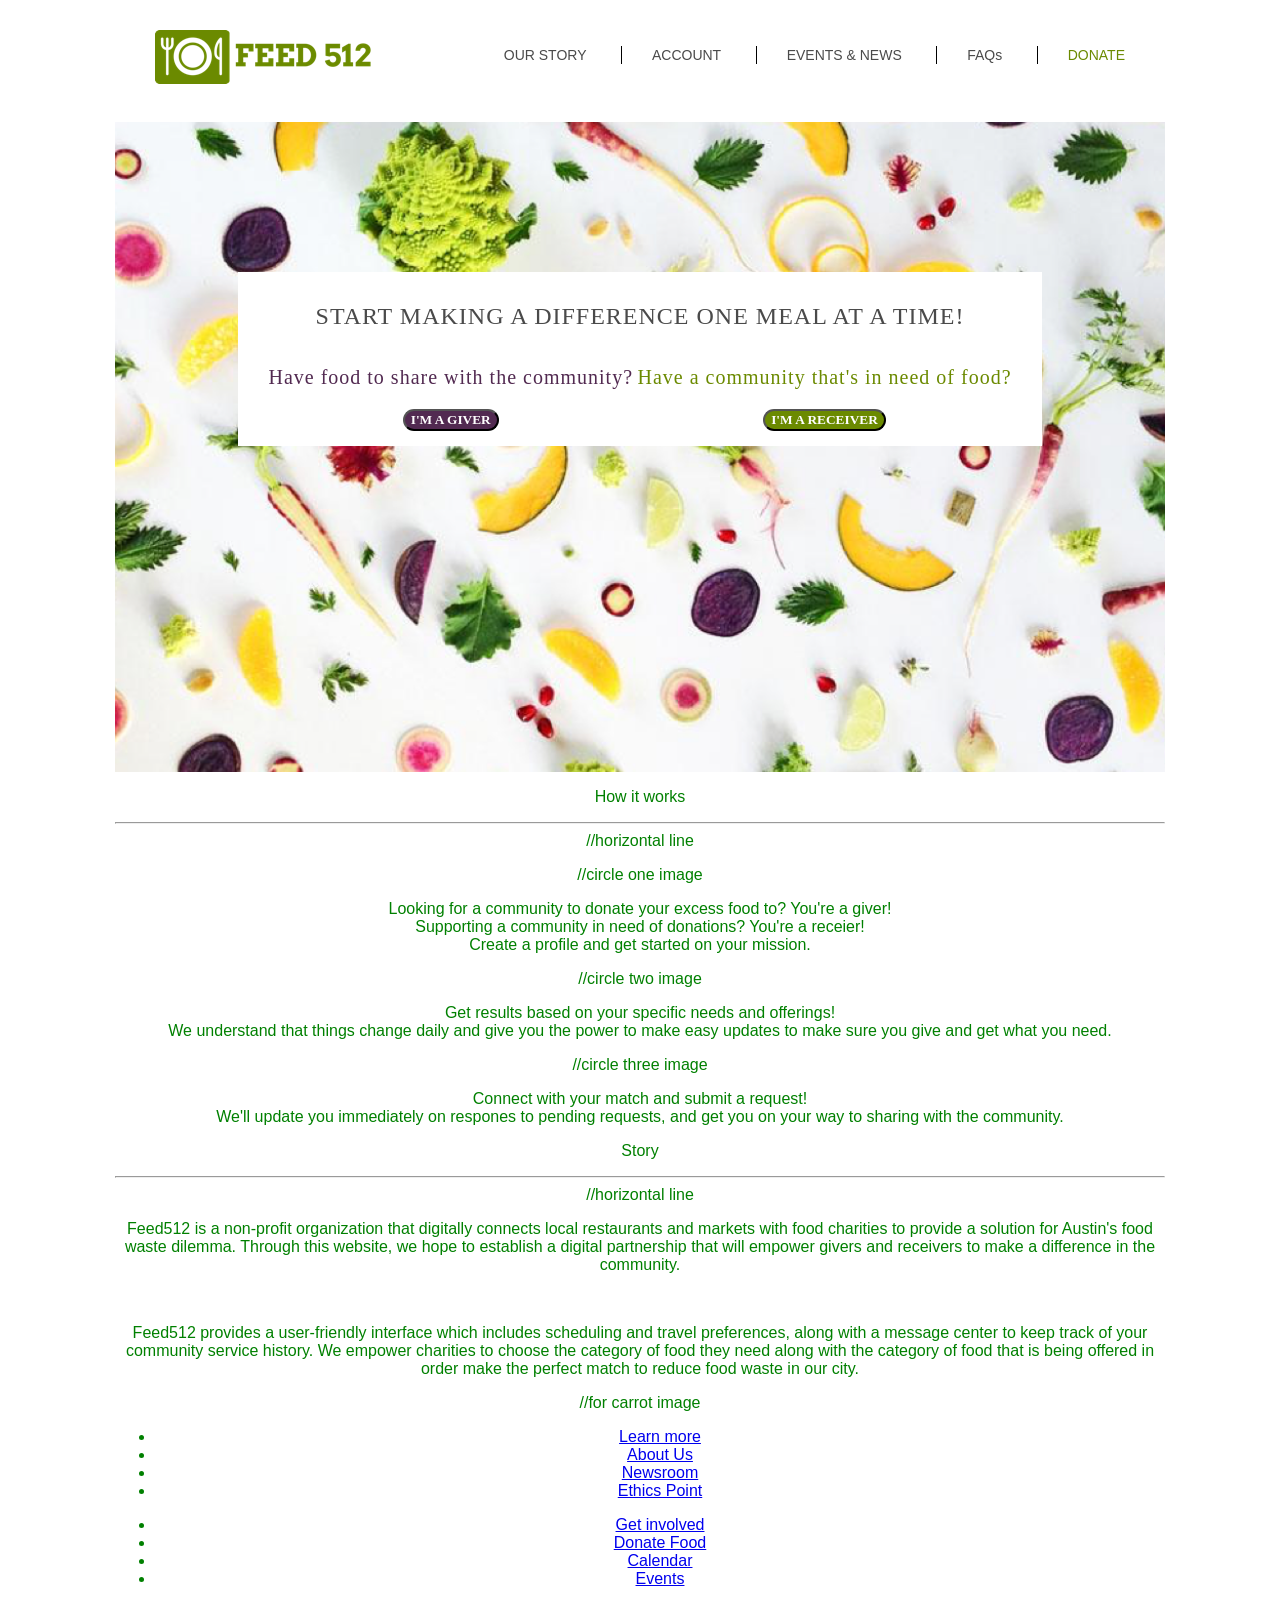
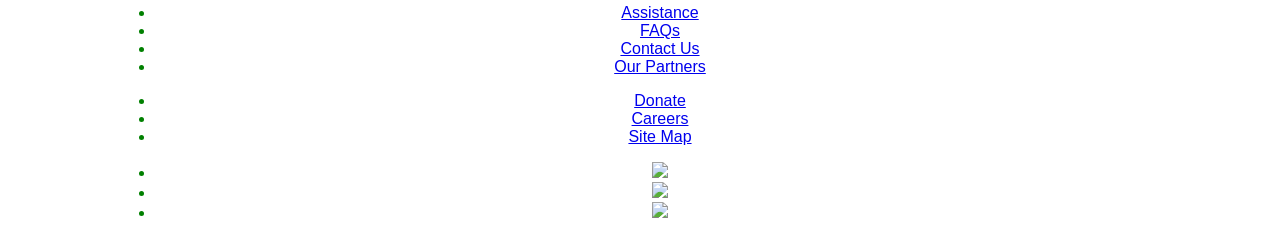
==== html/index.html @ dd10b309 "button styling" ====
<!DOCTYPE html>
<html>
  <head>
    <meta charset="utf-8">
    <meta http-equiv="X-UA-Compatible" content="IE=edge">
    <meta name="viewport" content="width=device-width, initial-scale=1">
    <title>Feed512</title>
    <link rel="stylesheet" type="text/css" href="css/desktop.css">

  </head>
  <body>

      <nav id="main-nav">
      <div id="nav-logo"><a href="#"><img src="css/images/FEED512_Logo.png"></a></div>

    <ul>
      <li><a href="#">our story</a></li>
      <li><a href="#">account</a></li>
      <li><a href="#">events & news</a></li>
      <li><a href="#">FAQ<span>s</span></a></li>
      <li><a href="#">donate</a></li>
    </ul>
  </nav>

    <div id="main-wrapper">


<div id="home-background">
    <div id="give-receive-box">
      <h1>Start making a difference one meal at a time!</h1>

      <div class="give side">
      <p id="giver">Have food to share with the community?</p>
      <button id="give-btn" class="btn-shape" type="button" name="button">I'm a giver</button>
      </div>

      <div class="receive side">
      <p id="receiver">Have a community that's in need of food?</p>
      <button id="receive-btn" class="btn-shape" type="button" name="button">I'm a receiver</button>
      </div>
    </div>
</div>
    <div class="works-container">
      <div class="how-it-works">
        <p>How it works</p>
        <hr>//horizontal line
      </div>

      <div class="step-one">
      <p></p>//circle one image
      <p>Looking for a community to donate your excess food to? You're a giver!</br>Supporting a community in need of donations? You're a receier!</br>Create a profile and get started on your mission.</p>
      </div>

      <div class="step-two">
      <p></p>//circle two image
      <p>Get results based on your specific needs and offerings!<br>We understand that things change daily and give you the power to make easy updates to make sure you give and get what you need.</p>
      </div>

      <div class="step-three">
        <p></p>//circle three image
        <p>Connect with your match and submit a request!</br>We'll update you immediately on respones to pending requests, and get you on your way to sharing with the community.</p>
      </div>
    </div>

    <div class="story-container">
      <div class="story">
        <p>Story</p>
        <hr>//horizontal line
      </div>

      <div class="story-body">
        <p>Feed512 is a non-profit organization that digitally connects local restaurants and markets with food charities to provide a solution for Austin's food waste dilemma. Through this website, we hope to establish a digital partnership that will empower givers and receivers to make a difference in the community.</p>
        </br>
        <p>Feed512 provides a user-friendly interface which includes scheduling and travel preferences, along with a message center to keep track of your community service history. We empower charities to choose the category of food they need along with the category of food that is being offered in order make the perfect match to reduce food waste in our city.</p>

        <p></p>//for carrot image
      </div>
    </div>

      <div class="footer">
        <ul id="one">
          <li class="list-title"><a href="#">Learn more</a></li>
          <li><a href="#">About Us</a></li>
          <li><a href="#">Newsroom</a></li>
          <li><a href="#">Ethics Point</a></li>
        </ul>

        <ul id="two">
          <li class="list-title"><a href="#">Get involved</a></li>
          <li><a href="#">Donate Food</a></li>
          <li><a href="#">Calendar</a></li>
          <li><a href="#">Events</a></li>
        </ul>

        <ul id="three">
          <li class="list-title"><a href="#">Assistance</a></li>
          <li><a href="#">FAQs</a></li>
          <li><a href="#">Contact Us</a></li>
          <li><a href="#">Our Partners</a></li>
        </ul>

        <ul id="four">
          <li class="list-title"><a href="#">Donate</a></li>
          <li><a href="#">Careers</a></li>
          <li><a href="#">Site Map</a></li>
        </ul>

        <ul id="logos">
          <li id="twitter"><a href="#"><img src="#"></a></li>
          <li id="facebook"><a href="#"><img src="#"></a></li>
          <li id="rss"><a href="#"><img src="#"></a></li>
        </ul>

      </div>

</div>

  <script src="https://code.jquery.com/jquery-3.1.0.min.js" integrity="sha256-cCueBR6CsyA4/9szpPfrX3s49M9vUU5BgtiJj06wt/s=" crossorigin="anonymous"></script>
  <script src="js/desktop.js" charset="utf-8"></script>
  </body>
</html>
---- html/css/desktop.css ----
@font-face {
  font-family: "San Francisco";
  font-weight: 100;
  src: url("https://applesocial.s3.amazonaws.com/assets/styles/fonts/sanfrancisco/sanfranciscodisplay-ultralight-webfont.woff2");
}

/** Thin */
@font-face {
  font-family: "San Francisco";
  font-weight: 200;
  src: url("https://applesocial.s3.amazonaws.com/assets/styles/fonts/sanfrancisco/sanfranciscodisplay-thin-webfont.woff2");
}

/** Regular */
@font-face {
  font-family: "San Francisco";
  font-weight: 400;
  src: url("https://applesocial.s3.amazonaws.com/assets/styles/fonts/sanfrancisco/sanfranciscodisplay-regular-webfont.woff2");
}

/** Medium */
@font-face {
  font-family: "San Francisco";
  font-weight: normal;
  src: url("https://applesocial.s3.amazonaws.com/assets/styles/fonts/sanfrancisco/sanfranciscodisplay-medium-webfont.woff2");
}

/** Semi Bold */
@font-face {
  font-family: "San Francisco";
  font-weight: 500;
  src: url("https://applesocial.s3.amazonaws.com/assets/styles/fonts/sanfrancisco/sanfranciscodisplay-semibold-webfont.woff2");
}

/** Bold */
@font-face {
  font-family: "San Francisco";
  font-weight: bold;
  src: url("https://applesocial.s3.amazonaws.com/assets/styles/fonts/sanfrancisco/sanfranciscodisplay-bold-webfont.woff2");
}
header {
  margin: 0;
  padding:0;
}
#main-wrapper {
  text-align: center;
  width: 1050px;
  margin: 0 auto;
}
body {
  text-align: center;
  color: green;
  font-family: "Helvetica", sans-serif;
  margin: 0 auto;
}
#main-nav {
  width: 1000px;
  display: inline-block;
  text-align: center;
  padding: 30px 20px 30px 50px;
}
.sticky {
  position: fixed;
  width: 100%;
  left: 0;
  top: 0;
  z-index: 100;
  border-top: 0;
}

#nav-logo {
  float: left;
}
#nav-logo a {
  padding: 0;
  margin: 0;
}
#main-nav ul {
  float: right;
}
#main-nav ul li {
  display: inline-block;
  list-style: none;
  border-left: 1px solid black;

}
#main-nav ul li:first-child {
  border-left:none;
}
#main-nav ul li:last-child a {
  color: #6B8A00;
}
#main-nav ul li a {
  padding: 30px;
  font-size: 14px;
  color: #4A4A4A;
  text-decoration: none;
  text-transform: uppercase;
  font-weight: 200;
  src: url("https://applesocial.s3.amazonaws.com/assets/styles/fonts/sanfrancisco/sanfranciscodisplay-thin-webfont.woff2");
}
#main-nav ul li a span {
  text-transform: lowercase;
}
#home-background {
  background-image: url("images/home_pic.png");
  background-position: center;
  background-size: cover;
  height: 650px;
  text-align: center;


}
#give-receive-box {
  padding: 15px 30px;
  background-color: white;
  display: inline-block;
  margin-top: 150px;
}
.side {
  text-align: center;
  display: inline-block;
}
h1 {
  font-family: "San Francisco";
  font-weight: normal;
  src: url("https://applesocial.s3.amazonaws.com/assets/styles/fonts/sanfrancisco/sanfranciscodisplay-medium-webfont.woff2");
  font-size: 24px;
  text-transform: uppercase;
  color: #4A4A4A;
  letter-spacing: 1px;
}
#giver {
  font-family: "San Francisco";
  font-weight: normal;
  src: url("https://applesocial.s3.amazonaws.com/assets/styles/fonts/sanfrancisco/sanfranciscodisplay-medium-webfont.woff2");
  font-size: 20px;
  color: #522A51;
  letter-spacing: 1px;
}
#receiver {
  font-family: "San Francisco";
  font-weight: normal;
  src: url("https://applesocial.s3.amazonaws.com/assets/styles/fonts/sanfrancisco/sanfranciscodisplay-medium-webfont.woff2");
  font-size: 20px;
  color: #6B8A00;
  letter-spacing: 1px;
}
#give-btn {
   background-color: #522A51;
      }
   .btn-shape {
     text-align: center;
     text-transform: uppercase;
     font-family: "San Francisco";
     font-weight: bold;
     src: url("https://applesocial.s3.amazonaws.com/assets/styles/fonts/sanfrancisco/sanfranciscodisplay-bold-webfont.woff2");
     border-radius: 15px;
     color: #fff;
     }
#receive-btn {
  background-color: #6B8A00;
}
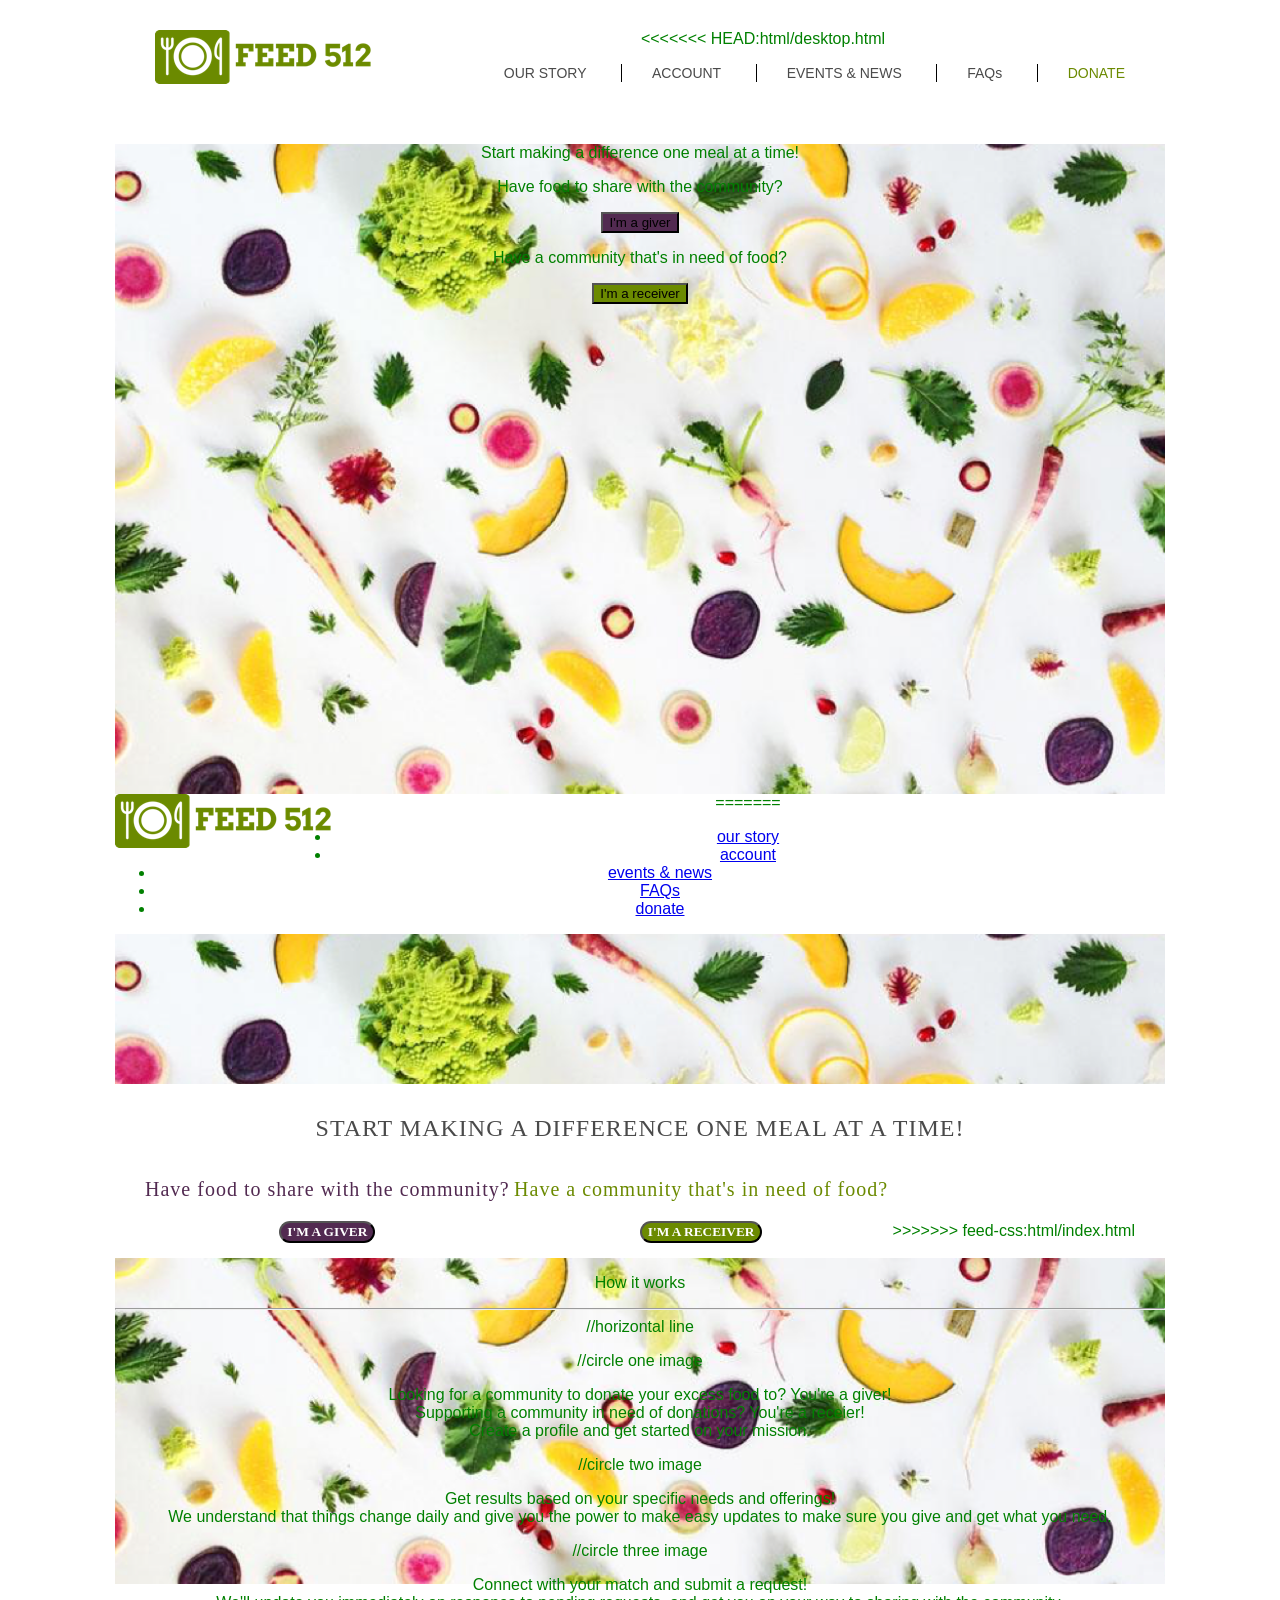
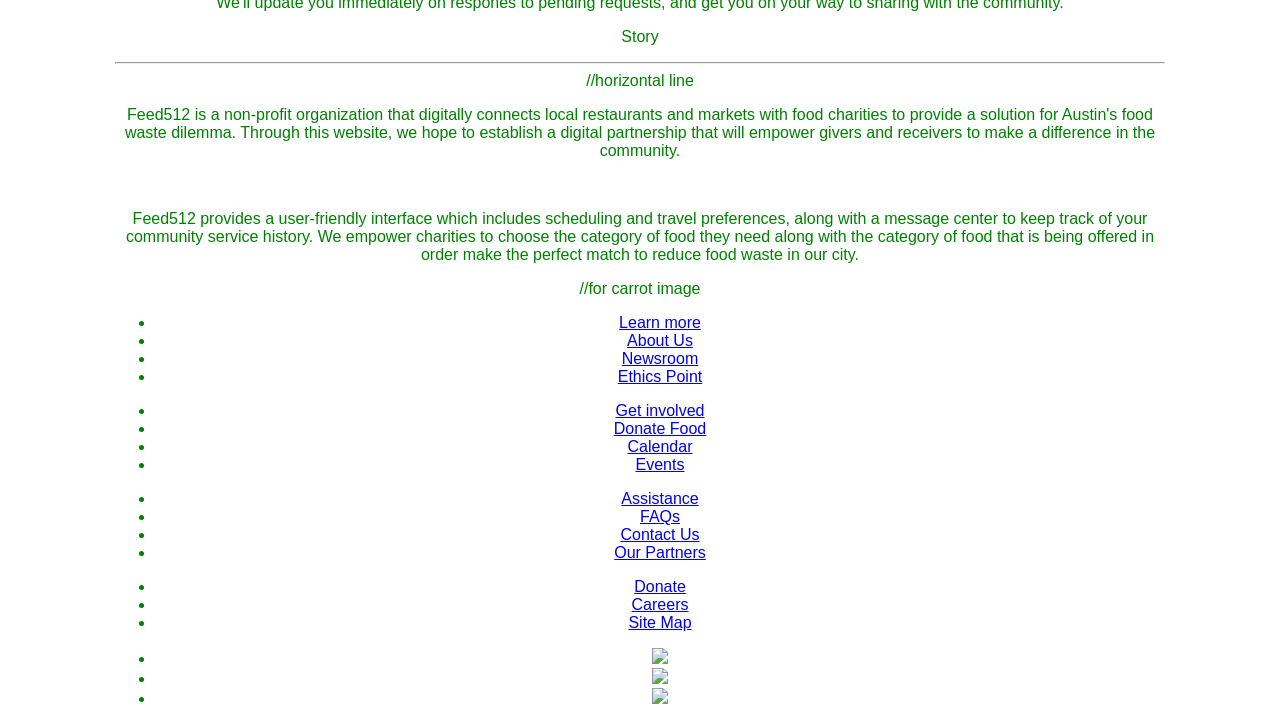
==== commit b1a1d153: "changed index and center styling" ====
--- a/html/index.html
+++ b/html/index.html
@@ -11,6 +11,37 @@
   <body>
 
       <nav id="main-nav">
+<<<<<<< HEAD:html/desktop.html
+      <div id="nav-logo"><a href="#"><img src="css/images/FEED512_Logo.png"></a>
+      </div>
+
+        <ul>
+          <li><a href="#">our story</a></li>
+          <li><a href="#">account</a></li>
+          <li><a href="#">events & news</a></li>
+          <li><a href="#">FAQ<span>s</span></a></li>
+          <li><a href="#">donate</a></li>
+        </ul>
+      </nav>
+    </header>
+  <div id="main-wrapper">
+
+
+    <div id="home-background"
+        <div class="give-receive-box">
+          <p>Start making a difference one meal at a time!</p>
+
+          <div class="give-side">
+          <p>Have food to share with the community?</p>
+          <button id="give-btn" type="button" name="button">I'm a giver</button>
+          </div>
+
+          <div class="receive-side">
+          <p>Have a community that's in need of food?</p>
+          <button id="receive-btn" type="button" name="button">I'm a receiver</button>
+          </div>
+        </div>
+=======
       <div id="nav-logo"><a href="#"><img src="css/images/FEED512_Logo.png"></a></div>
 
     <ul>
@@ -38,8 +69,8 @@
       <p id="receiver">Have a community that's in need of food?</p>
       <button id="receive-btn" class="btn-shape" type="button" name="button">I'm a receiver</button>
       </div>
+>>>>>>> feed-css:html/index.html
     </div>
-</div>
     <div class="works-container">
       <div class="how-it-works">
         <p>How it works</p>
@@ -113,7 +144,7 @@
 
       </div>
 
-</div>
+  </div>
 
   <script src="https://code.jquery.com/jquery-3.1.0.min.js" integrity="sha256-cCueBR6CsyA4/9szpPfrX3s49M9vUU5BgtiJj06wt/s=" crossorigin="anonymous"></script>
   <script src="js/desktop.js" charset="utf-8"></script>
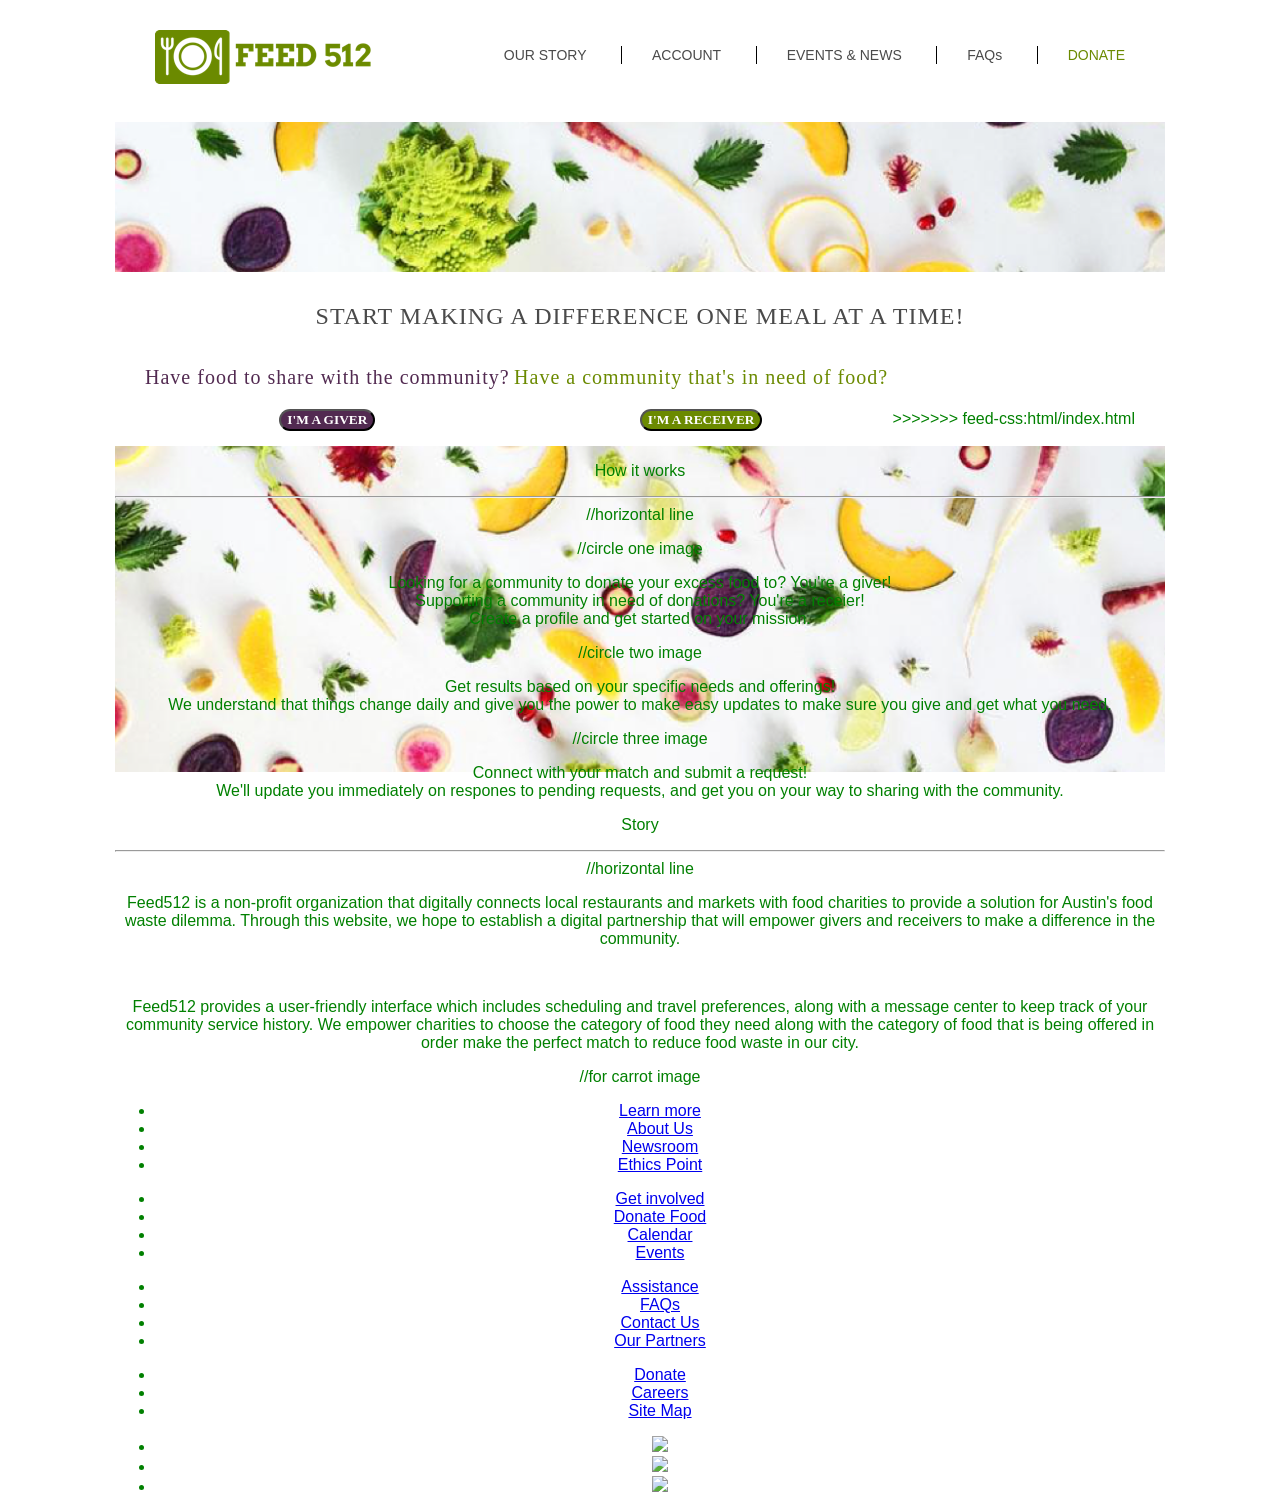
==== commit 8d74d503: "conflict fixes:" ====
--- a/html/index.html
+++ b/html/index.html
@@ -11,37 +11,7 @@
   <body>
 
       <nav id="main-nav">
-<<<<<<< HEAD:html/desktop.html
-      <div id="nav-logo"><a href="#"><img src="css/images/FEED512_Logo.png"></a>
-      </div>
 
-        <ul>
-          <li><a href="#">our story</a></li>
-          <li><a href="#">account</a></li>
-          <li><a href="#">events & news</a></li>
-          <li><a href="#">FAQ<span>s</span></a></li>
-          <li><a href="#">donate</a></li>
-        </ul>
-      </nav>
-    </header>
-  <div id="main-wrapper">
-
-
-    <div id="home-background"
-        <div class="give-receive-box">
-          <p>Start making a difference one meal at a time!</p>
-
-          <div class="give-side">
-          <p>Have food to share with the community?</p>
-          <button id="give-btn" type="button" name="button">I'm a giver</button>
-          </div>
-
-          <div class="receive-side">
-          <p>Have a community that's in need of food?</p>
-          <button id="receive-btn" type="button" name="button">I'm a receiver</button>
-          </div>
-        </div>
-=======
       <div id="nav-logo"><a href="#"><img src="css/images/FEED512_Logo.png"></a></div>
 
     <ul>
@@ -54,7 +24,6 @@
   </nav>
 
     <div id="main-wrapper">
-
 
 <div id="home-background">
     <div id="give-receive-box">
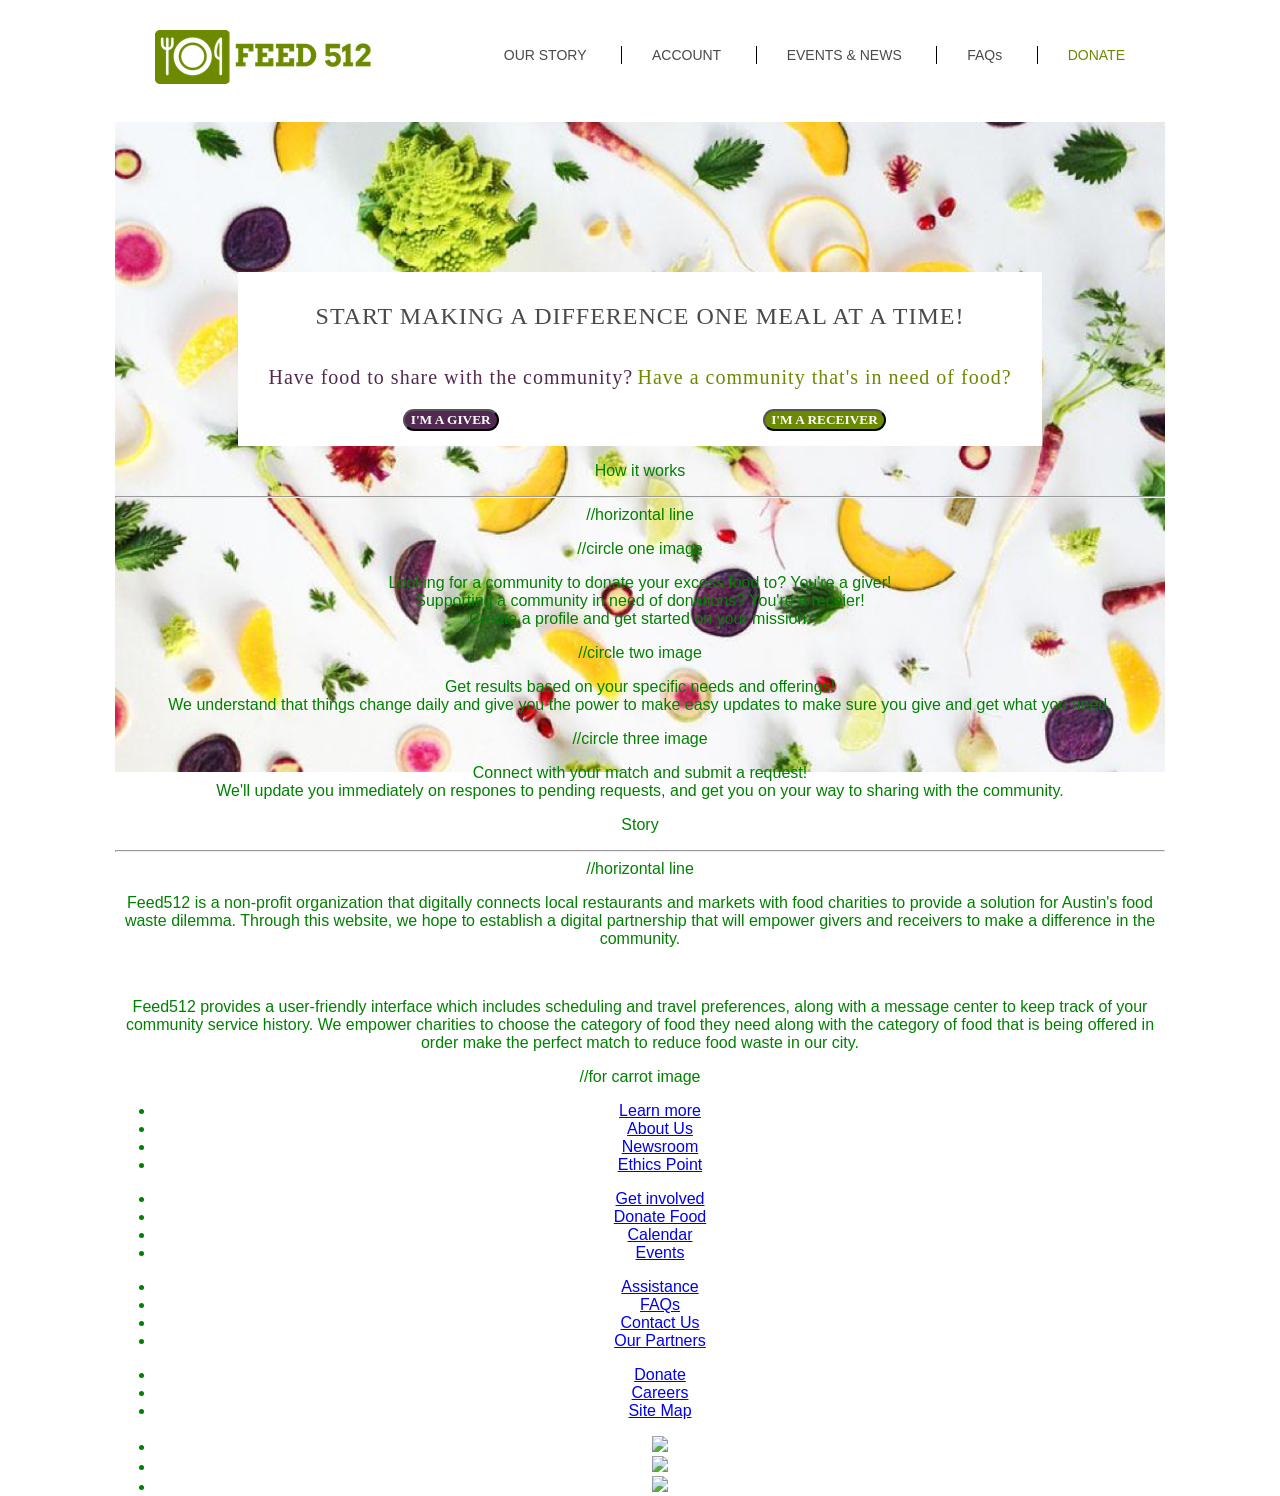
==== commit e5c8a9df: "fixing conflicts" ====
--- a/html/index.html
+++ b/html/index.html
@@ -38,7 +38,7 @@
       <p id="receiver">Have a community that's in need of food?</p>
       <button id="receive-btn" class="btn-shape" type="button" name="button">I'm a receiver</button>
       </div>
->>>>>>> feed-css:html/index.html
+
     </div>
     <div class="works-container">
       <div class="how-it-works">
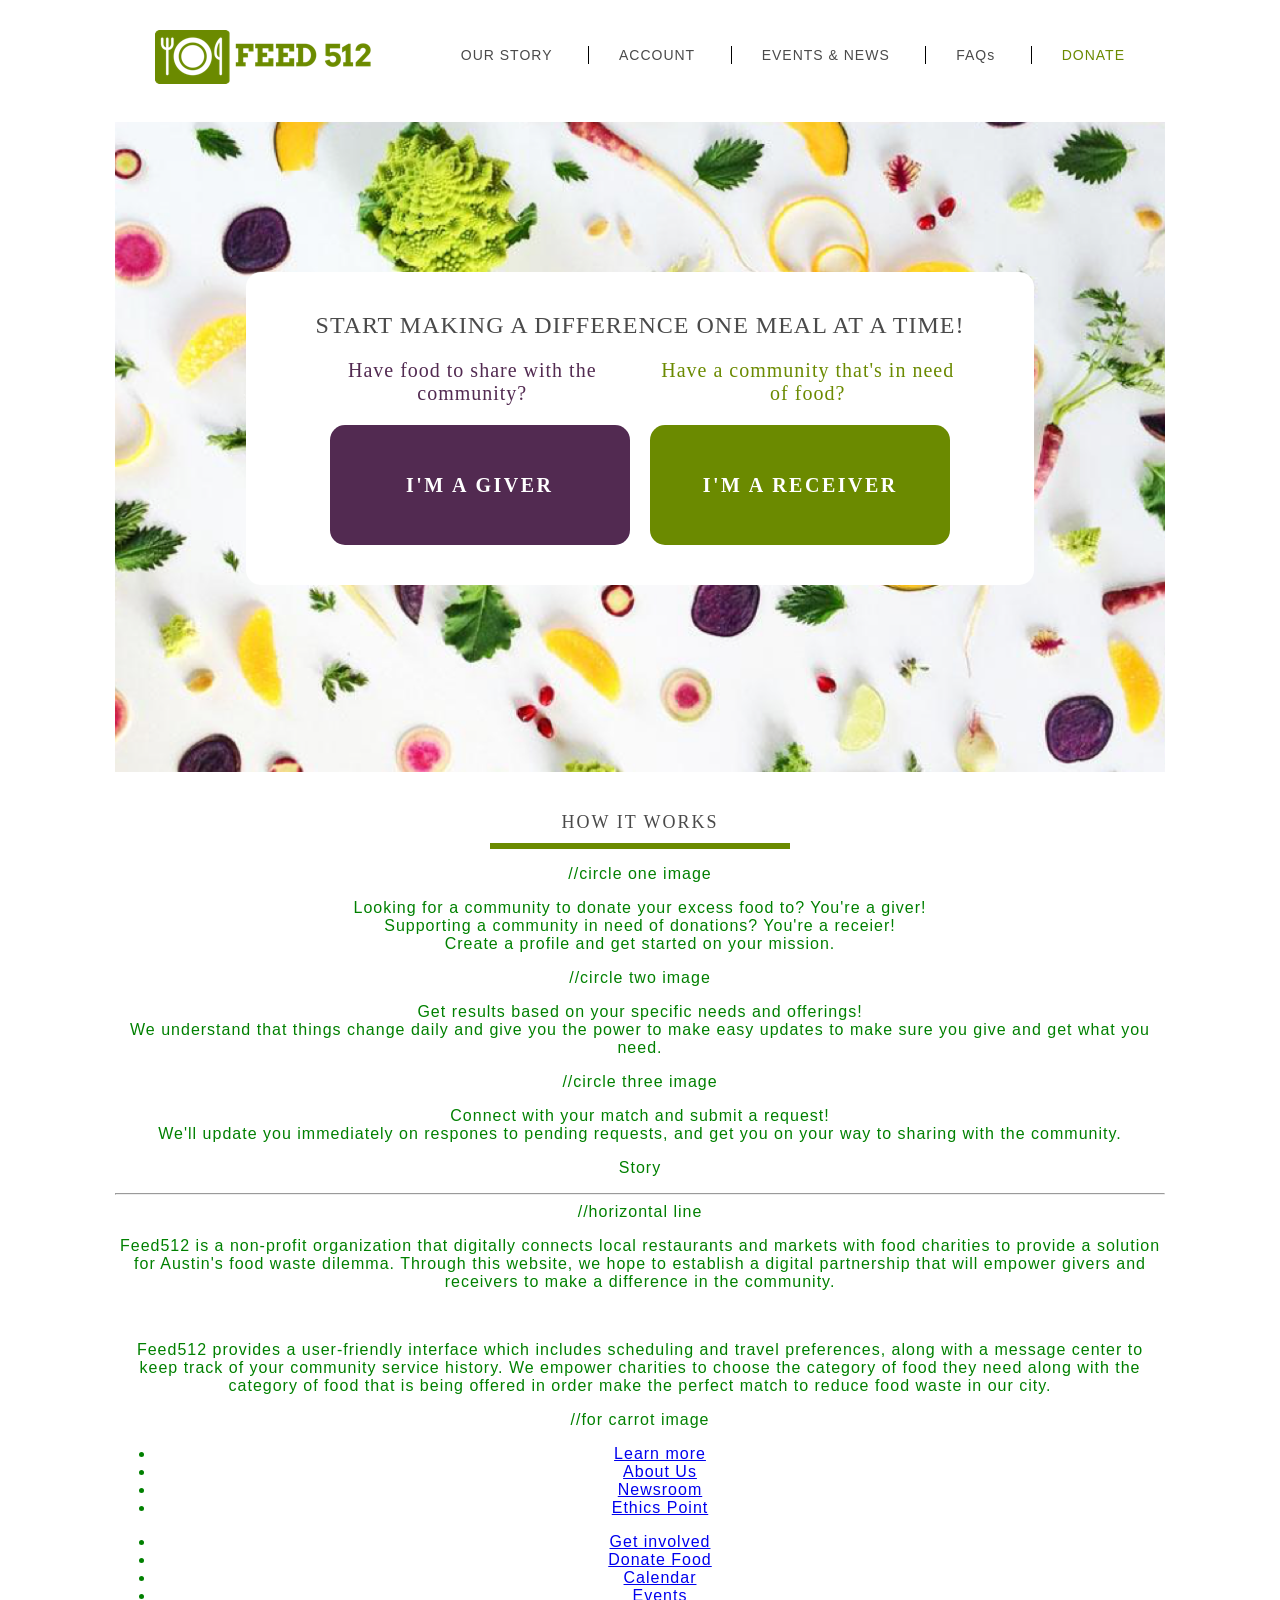
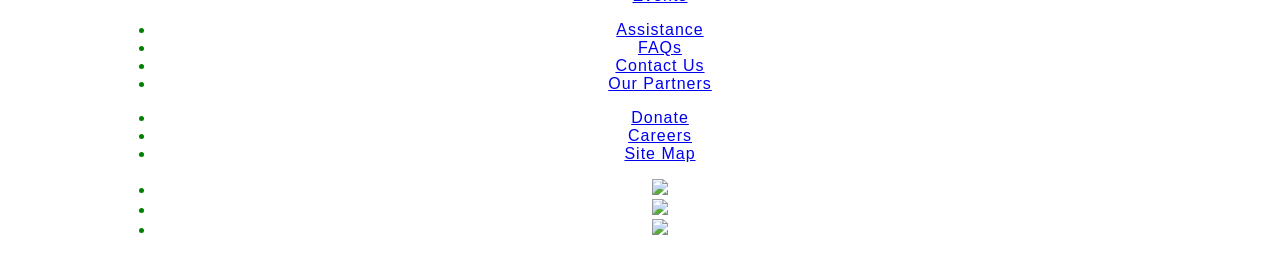
==== commit b786d3de: "added photos and styled works" ====
--- a/html/index.html
+++ b/html/index.html
@@ -5,14 +5,14 @@
     <meta http-equiv="X-UA-Compatible" content="IE=edge">
     <meta name="viewport" content="width=device-width, initial-scale=1">
     <title>Feed512</title>
-    <link rel="stylesheet" type="text/css" href="css/desktop.css">
+    <link rel="stylesheet" type="text/css" href="../css/desktop.css">
 
   </head>
   <body>
 
       <nav id="main-nav">
 
-      <div id="nav-logo"><a href="#"><img src="css/images/FEED512_Logo.png"></a></div>
+      <div id="nav-logo"><a href="#"><img src="../images/FEED512_Logo.png"></a></div>
 
     <ul>
       <li><a href="#">our story</a></li>
@@ -27,6 +27,7 @@
 
 <div id="home-background">
     <div id="give-receive-box">
+
       <h1>Start making a difference one meal at a time!</h1>
 
       <div class="give side">
@@ -40,11 +41,11 @@
       </div>
 
     </div>
+  </div>
     <div class="works-container">
-      <div class="how-it-works">
-        <p>How it works</p>
-        <hr>//horizontal line
-      </div>
+
+        <h2>How it works</h2>
+
 
       <div class="step-one">
       <p></p>//circle one image
--- a/css/desktop.css
+++ b/css/desktop.css
@@ -0,0 +1,197 @@
+
+@font-face {
+  font-family: "San Francisco";
+  font-weight: 100;
+  src: url("https://applesocial.s3.amazonaws.com/assets/styles/fonts/sanfrancisco/sanfranciscodisplay-ultralight-webfont.woff2");
+}
+
+/** Thin */
+@font-face {
+  font-family: "San Francisco";
+  font-weight: 200;
+  src: url("https://applesocial.s3.amazonaws.com/assets/styles/fonts/sanfrancisco/sanfranciscodisplay-thin-webfont.woff2");
+}
+
+/** Regular */
+@font-face {
+  font-family: "San Francisco";
+  font-weight: 400;
+  src: url("https://applesocial.s3.amazonaws.com/assets/styles/fonts/sanfrancisco/sanfranciscodisplay-regular-webfont.woff2");
+}
+
+/** Medium */
+@font-face {
+  font-family: "San Francisco";
+  font-weight: normal;
+  src: url("https://applesocial.s3.amazonaws.com/assets/styles/fonts/sanfrancisco/sanfranciscodisplay-medium-webfont.woff2");
+}
+
+/** Semi Bold */
+@font-face {
+  font-family: "San Francisco";
+  font-weight: 500;
+  src: url("https://applesocial.s3.amazonaws.com/assets/styles/fonts/sanfrancisco/sanfranciscodisplay-semibold-webfont.woff2");
+}
+
+/** Bold */
+@font-face {
+  font-family: "San Francisco";
+  font-weight: bold;
+  src: url("https://applesocial.s3.amazonaws.com/assets/styles/fonts/sanfrancisco/sanfranciscodisplay-bold-webfont.woff2");
+}
+header {
+  margin: 0;
+  padding:0;
+}
+#main-wrapper {
+  text-align: center;
+  width: 1050px;
+  margin: 0 auto;
+}
+body {
+  text-align: center;
+  color: green;
+  font-family: "Helvetica", sans-serif;
+  margin: 0 auto;
+  letter-spacing: 1px;
+}
+#main-nav {
+  width: 1000px;
+  display: inline-block;
+  text-align: center;
+  padding: 30px 20px 30px 50px;
+}
+.sticky {
+  position: fixed;
+  width: 100%;
+  left: 0;
+  top: 0;
+  z-index: 100;
+  border-top: 0;
+}
+
+#nav-logo {
+  float: left;
+}
+#nav-logo a {
+  padding: 0;
+  margin: 0;
+}
+#main-nav ul {
+  float: right;
+}
+#main-nav ul li {
+  display: inline-block;
+  list-style: none;
+  border-left: 1px solid black;
+
+}
+#main-nav ul li:first-child {
+  border-left:none;
+}
+#main-nav ul li:last-child a {
+  color: #6B8A00;
+}
+#main-nav ul li a {
+  padding: 30px;
+  font-size: 14px;
+  color: #4A4A4A;
+  text-decoration: none;
+  text-transform: uppercase;
+  font-weight: 200;
+  src: url("https://applesocial.s3.amazonaws.com/assets/styles/fonts/sanfrancisco/sanfranciscodisplay-thin-webfont.woff2");
+}
+#main-nav ul li a span {
+  text-transform: lowercase;
+}
+#home-background {
+  background-image: url("../images/home_pic.png");
+  background-position: center;
+  background-size: cover;
+  height: 650px;
+  text-align: center;
+
+
+}
+#give-receive-box {
+  padding: 40px 70px;
+  background-color: white;
+  display: inline-block;
+  margin-top: 150px;
+  border-radius: 15px;
+}
+.side {
+  text-align: center;
+  display: inline-block;
+  letter-spacing: 1px;
+}
+h1 {
+  font-family: "San Francisco";
+  font-weight: normal;
+  src: url("https://applesocial.s3.amazonaws.com/assets/styles/fonts/sanfrancisco/sanfranciscodisplay-medium-webfont.woff2");
+  font-size: 24px;
+  text-transform: uppercase;
+  color: #4A4A4A;
+  letter-spacing: 1px;
+  padding: 0;
+  margin: 0;
+}
+#giver {
+  font-family: "San Francisco";
+  font-weight: normal;
+  src: url("https://applesocial.s3.amazonaws.com/assets/styles/fonts/sanfrancisco/sanfranciscodisplay-medium-webfont.woff2");
+  font-size: 20px;
+  color: #522A51;
+  letter-spacing: 1px;
+  width: 300px;
+  margin-right: 15px;
+  }
+#receiver {
+  font-family: "San Francisco";
+  font-weight: normal;
+  src: url("https://applesocial.s3.amazonaws.com/assets/styles/fonts/sanfrancisco/sanfranciscodisplay-medium-webfont.woff2");
+  font-size: 20px;
+  color: #6B8A00;
+  letter-spacing: 1px;
+  width: 300px;
+  margin-left: 15px;
+}
+#give-btn {
+   background-color: #522A51;
+      }
+   .btn-shape {
+     text-align: center;
+     text-transform: uppercase;
+     font-family: "San Francisco";
+     font-weight: bold;
+     src: url("https://applesocial.s3.amazonaws.com/assets/styles/fonts/sanfrancisco/sanfranciscodisplay-bold-webfont.woff2");
+     border-radius: 15px;
+     color: #fff;
+     height: 120px;
+     width: 300px;
+     font-size: 20px;
+     border: 0;
+     letter-spacing: 2.5px;
+     }
+#receive-btn {
+  background-color: #6B8A00;
+}
+.works-container {
+  text-align: center;
+  margin-top: 40px;
+}
+h2 {
+  font-family: "San Francisco";
+  font-weight: normal;
+  src: url("https://applesocial.s3.amazonaws.com/assets/styles/fonts/sanfrancisco/sanfranciscodisplay-medium-webfont.woff2");
+  font-size: 18px;
+  text-transform: uppercase;
+  color: #4A4A4A;
+  letter-spacing: 2px;
+  padding: 0;
+  margin: 0;
+  border-bottom: 6px solid #6B8A00;
+  display: inline-block;
+  padding-bottom: 10px;
+  width:300px;
+}
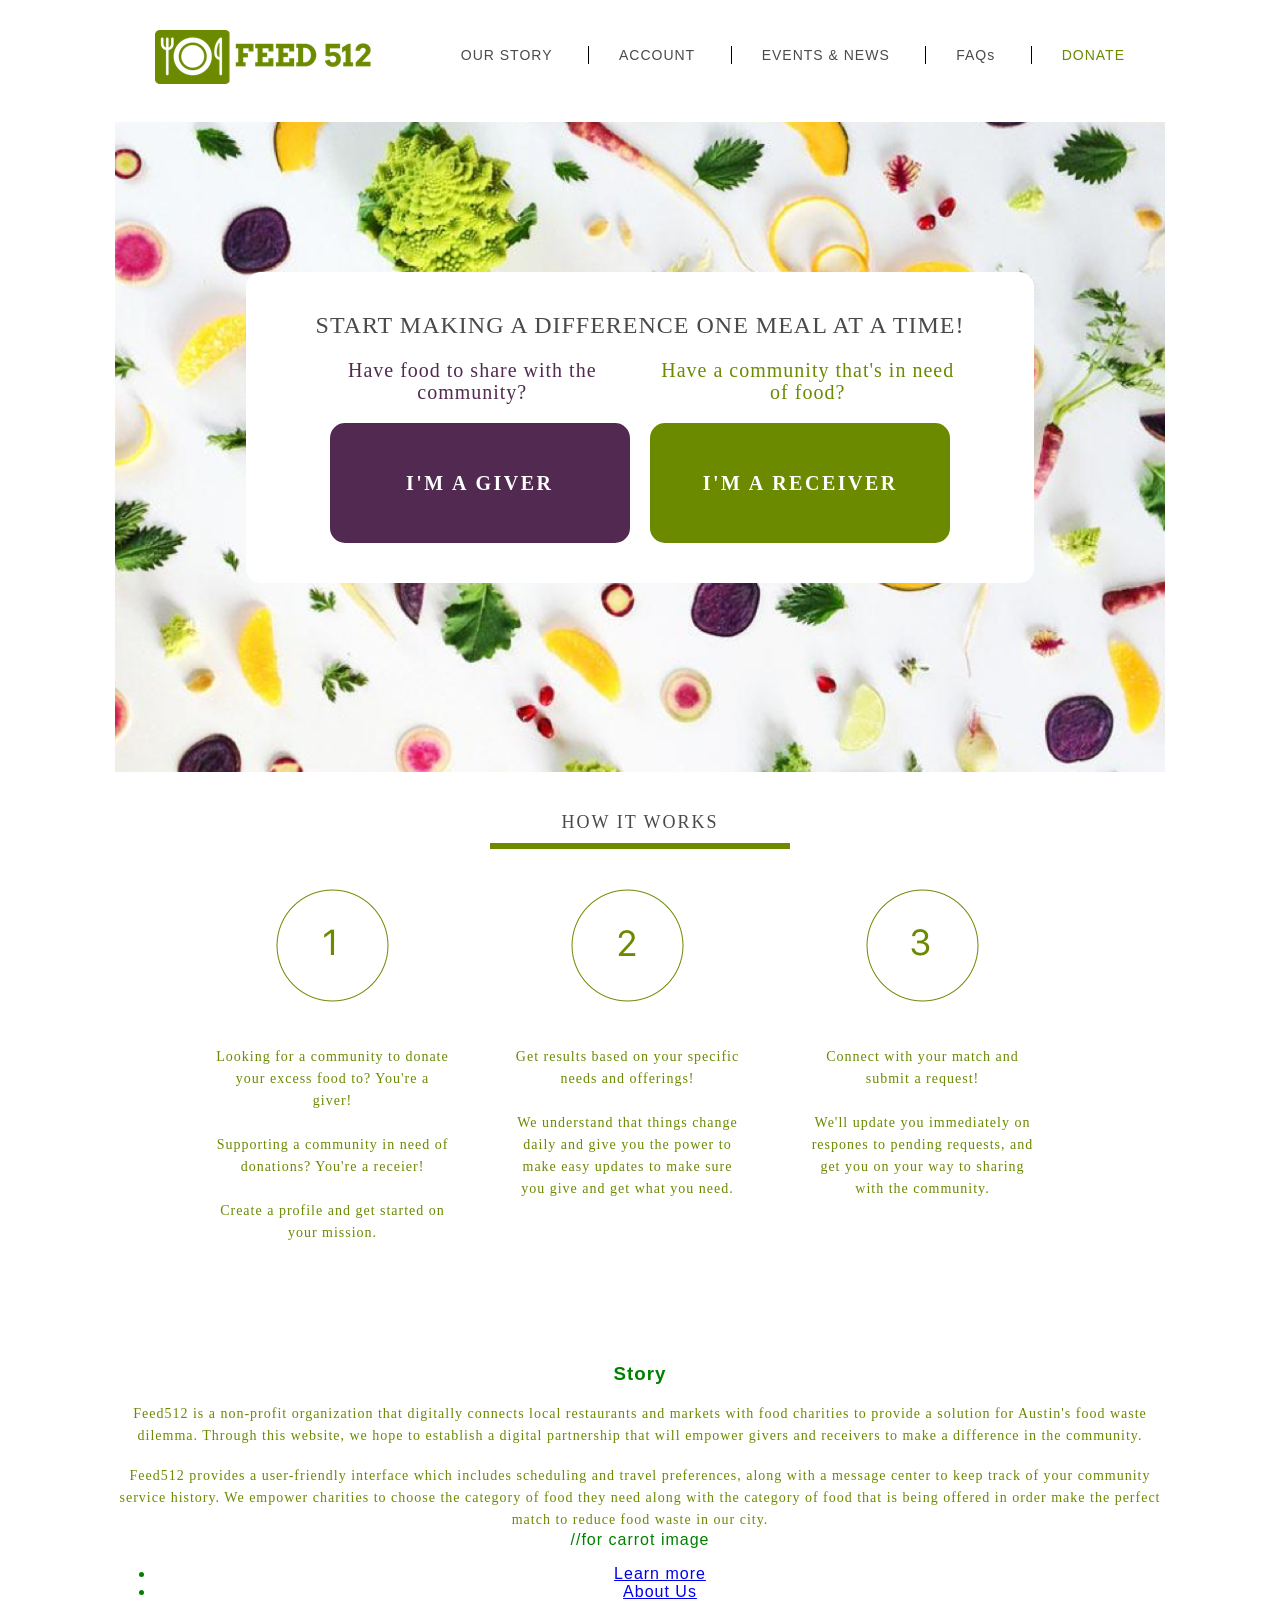
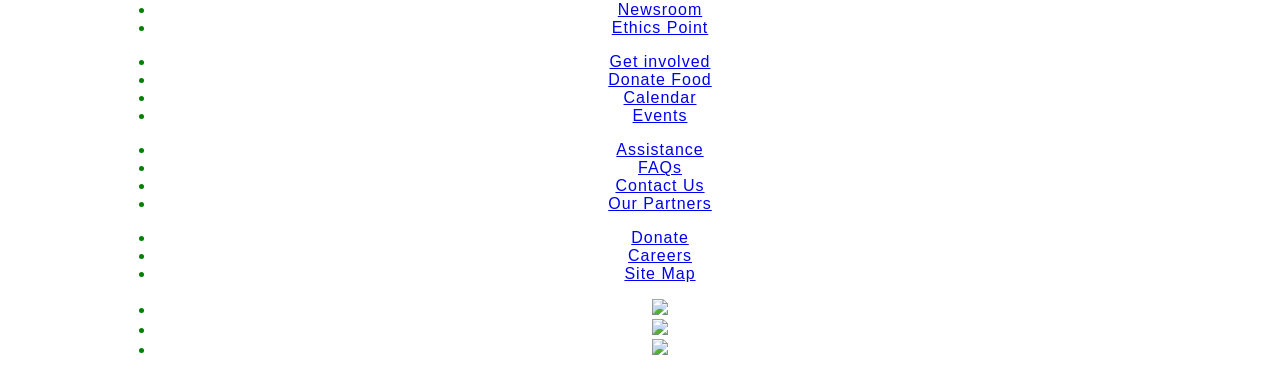
==== commit 818ddf95: "how it works styles" ====
--- a/html/index.html
+++ b/html/index.html
@@ -46,28 +46,44 @@
 
         <h2>How it works</h2>
 
+        <br>
 
-      <div class="step-one">
-      <p></p>//circle one image
-      <p>Looking for a community to donate your excess food to? You're a giver!</br>Supporting a community in need of donations? You're a receier!</br>Create a profile and get started on your mission.</p>
+
+      <div class="step one">
+      <img src="../images/numbercircle1.png" alt="Number One" />
+      <p>Looking for a community to donate your excess food to? You're a giver!
+      <br>
+      <br>
+        Supporting a community in need of donations? You're a receier!
+      </br>
+      <br>
+        Create a profile and get started on your mission.</p>
       </div>
 
-      <div class="step-two">
-      <p></p>//circle two image
-      <p>Get results based on your specific needs and offerings!<br>We understand that things change daily and give you the power to make easy updates to make sure you give and get what you need.</p>
+      <div class="step two">
+      <img src="../images/numbercircle2.png" alt="Number Two" />
+      <p>Get results based on your specific needs and offerings!
+        <br>
+        <br>
+        We understand that things change daily and give you the power to make easy updates to make sure you give and get what you need.</p>
       </div>
 
-      <div class="step-three">
-        <p></p>//circle three image
-        <p>Connect with your match and submit a request!</br>We'll update you immediately on respones to pending requests, and get you on your way to sharing with the community.</p>
+      <div class="step three">
+        <img src="../images/numbercircle3.png" alt="Number Three" />
+        <p>Connect with your match and submit a request!
+      <br>
+      <br>
+        We'll update you immediately on respones to pending requests, and get you on your way to sharing with the community.</p>
       </div>
     </div>
 
+    <br>
+
     <div class="story-container">
-      <div class="story">
-        <p>Story</p>
-        <hr>//horizontal line
-      </div>
+
+        <h3>Story</h3>
+        
+
 
       <div class="story-body">
         <p>Feed512 is a non-profit organization that digitally connects local restaurants and markets with food charities to provide a solution for Austin's food waste dilemma. Through this website, we hope to establish a digital partnership that will empower givers and receivers to make a difference in the community.</p>
@@ -117,6 +133,6 @@
   </div>
 
   <script src="https://code.jquery.com/jquery-3.1.0.min.js" integrity="sha256-cCueBR6CsyA4/9szpPfrX3s49M9vUU5BgtiJj06wt/s=" crossorigin="anonymous"></script>
-  <script src="js/desktop.js" charset="utf-8"></script>
+  <script src="../js/desktop.js" charset="utf-8"></script>
   </body>
 </html>
--- a/css/desktop.css
+++ b/css/desktop.css
@@ -145,6 +145,8 @@
   letter-spacing: 1px;
   width: 300px;
   margin-right: 15px;
+  padding-top: 20px;
+  padding-bottom: 20px;
   }
 #receiver {
   font-family: "San Francisco";
@@ -155,6 +157,8 @@
   letter-spacing: 1px;
   width: 300px;
   margin-left: 15px;
+  padding-top: 20px;
+  padding-bottom: 20px;
 }
 #give-btn {
    background-color: #522A51;
@@ -179,6 +183,8 @@
 .works-container {
   text-align: center;
   margin-top: 40px;
+  padding-left: 70px;
+  padding-right: 70px;
 }
 h2 {
   font-family: "San Francisco";
@@ -194,4 +200,28 @@
   display: inline-block;
   padding-bottom: 10px;
   width:300px;
-}
+
+}
+.step {
+  float: left;
+  width: 235px;
+  padding: 40px 30px 100px 30px;
+  margin: 0;
+}
+.step img {
+  padding-bottom: 40px;
+}
+p {
+  font-family: "San Francisco";
+  font-weight: 400;
+  src: url("https://applesocial.s3.amazonaws.com/assets/styles/fonts/sanfrancisco/sanfranciscodisplay-regular-webfont.woff2");
+  font-size: 14px;
+  color: #6B8A00;
+  padding: 0;
+  margin: 0;
+  line-height: 22px;
+
+}
+.story-container {
+  display: inline-block;
+}
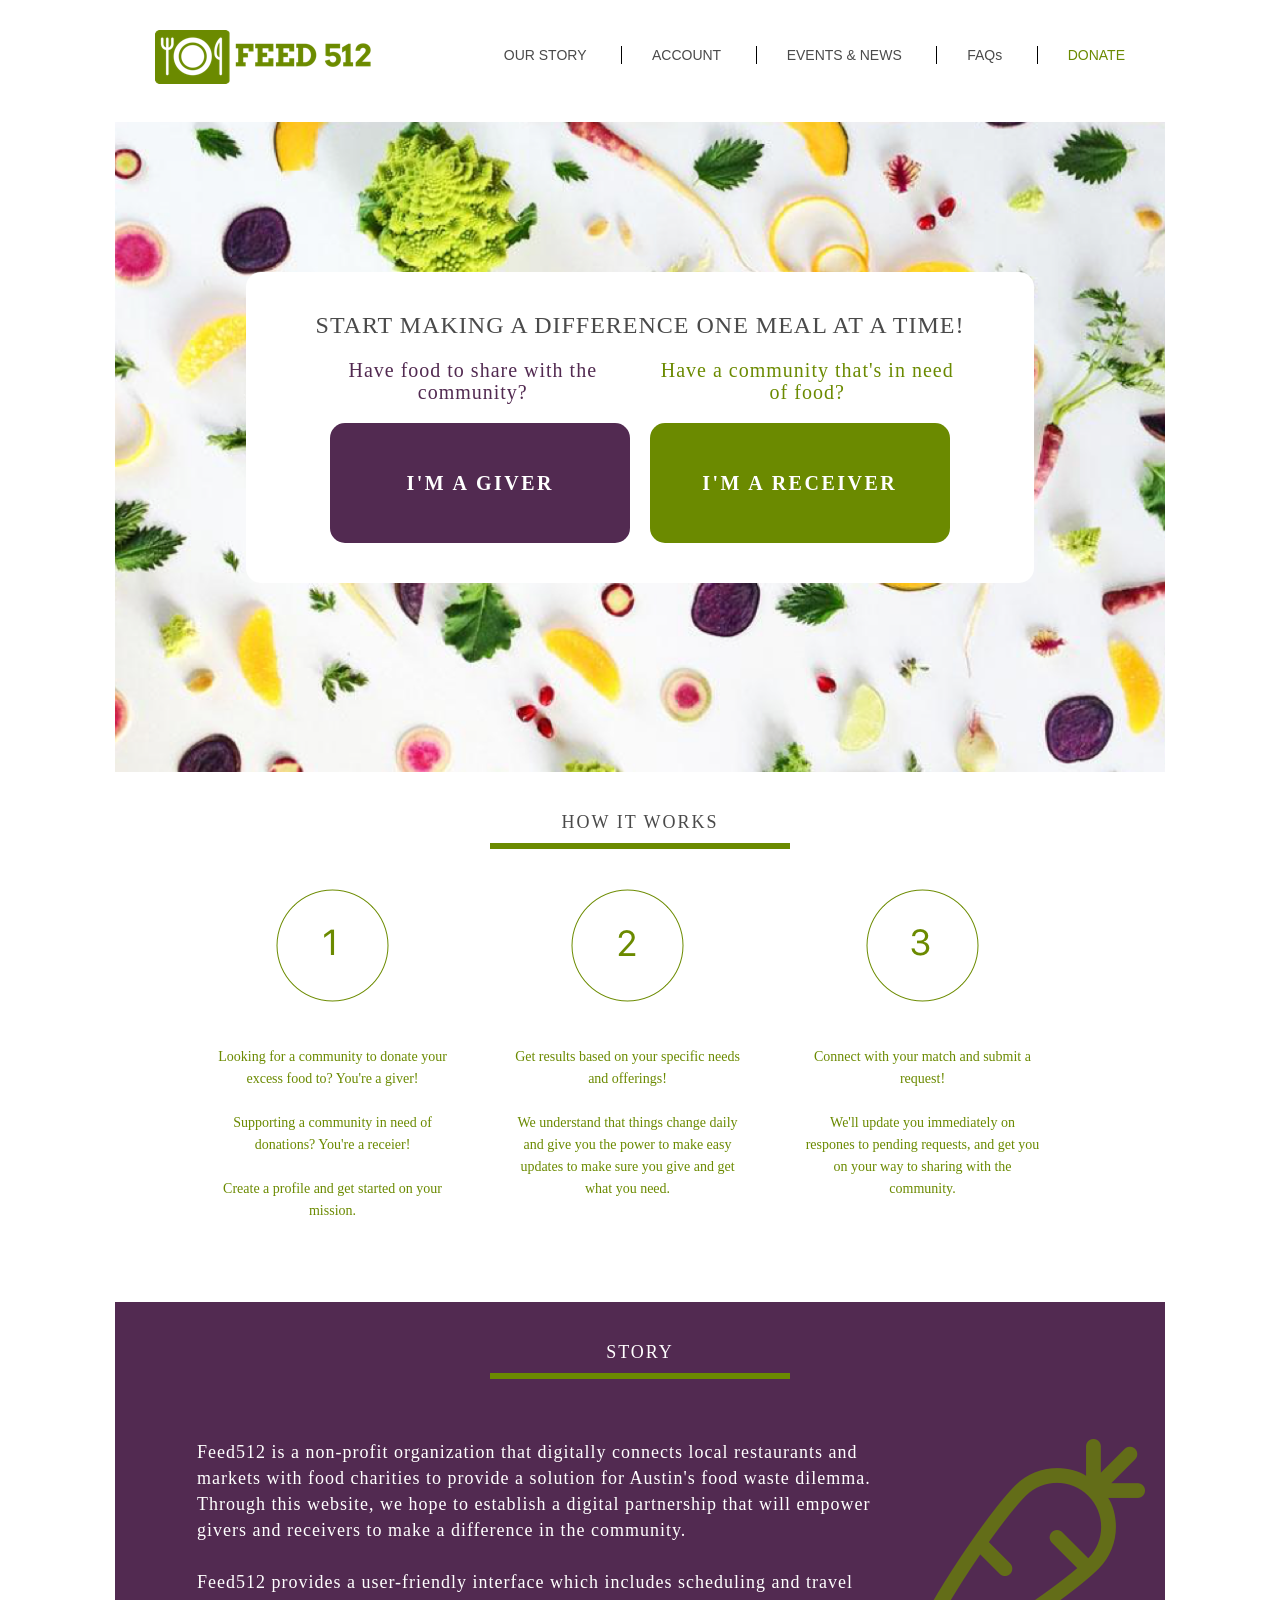
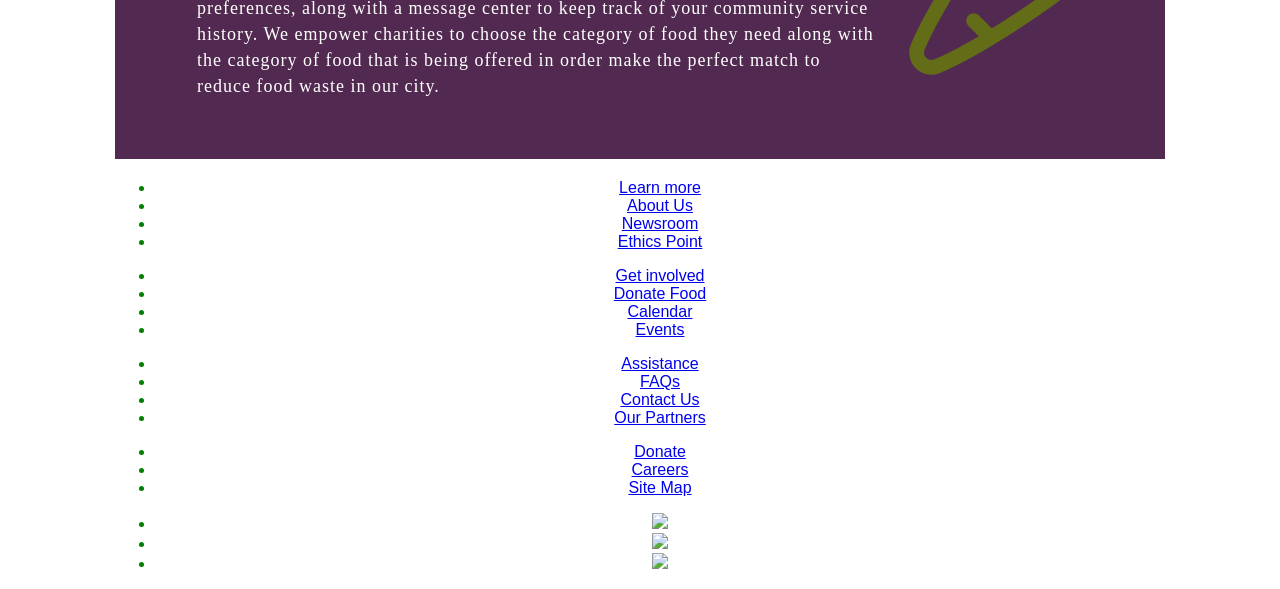
==== commit efc0742c: "story styles" ====
--- a/html/index.html
+++ b/html/index.html
@@ -82,18 +82,20 @@
     <div class="story-container">
 
         <h3>Story</h3>
-        
+        <br>
 
 
-      <div class="story-body">
-        <p>Feed512 is a non-profit organization that digitally connects local restaurants and markets with food charities to provide a solution for Austin's food waste dilemma. Through this website, we hope to establish a digital partnership that will empower givers and receivers to make a difference in the community.</p>
-        </br>
-        <p>Feed512 provides a user-friendly interface which includes scheduling and travel preferences, along with a message center to keep track of your community service history. We empower charities to choose the category of food they need along with the category of food that is being offered in order make the perfect match to reduce food waste in our city.</p>
 
-        <p></p>//for carrot image
-      </div>
-    </div>
+        <p class="story">
+          Feed512 is a non-profit organization that digitally connects local restaurants and markets with food charities to provide a solution for Austin's food waste dilemma. Through this website, we hope to establish a digital partnership that will empower givers and receivers to make a difference in the community.
+        <br>
+        <br>
+      Feed512 provides a user-friendly interface which includes scheduling and travel preferences, along with a message center to keep track of your community service history. We empower charities to choose the category of food they need along with the category of food that is being offered in order make the perfect match to reduce food waste in our city.</p>
 
+
+        <img src="../images/Carrot.png" id="carrot" alt="Carrot" />
+
+</div>
       <div class="footer">
         <ul id="one">
           <li class="list-title"><a href="#">Learn more</a></li>
--- a/css/desktop.css
+++ b/css/desktop.css
@@ -53,7 +53,6 @@
   color: green;
   font-family: "Helvetica", sans-serif;
   margin: 0 auto;
-  letter-spacing: 1px;
 }
 #main-nav {
   width: 1000px;
@@ -205,7 +204,7 @@
 .step {
   float: left;
   width: 235px;
-  padding: 40px 30px 100px 30px;
+  padding: 40px 30px 80px 30px;
   margin: 0;
 }
 .step img {
@@ -222,6 +221,55 @@
   line-height: 22px;
 
 }
+
+h3 {
+  font-family: "San Francisco";
+  font-weight: normal;
+  src: url("https://applesocial.s3.amazonaws.com/assets/styles/fonts/sanfrancisco/sanfranciscodisplay-medium-webfont.woff2");
+  font-size: 18px;
+  text-transform: uppercase;
+  color: #fff;
+  letter-spacing: 2px;
+  padding: 0;
+  margin: 0;
+  border-bottom: 6px solid #6B8A00;
+  display: inline-block;
+  padding-top:40px;
+  padding-bottom: 10px;
+  width:300px;
+}
+
 .story-container {
-  display: inline-block;
-}
+  text-align: center;
+  background-color: #522A51;
+  margin-top: 0px;
+  padding-left: 0px;
+  padding-right: 0px;
+  display: inline-block;
+  overflow: auto;
+  width: 1050px;
+
+}
+.story {
+  font-family: "San Francisco";
+  font-weight: 200;
+  src: url("https://applesocial.s3.amazonaws.com/assets/styles/fonts/sanfrancisco/sanfranciscodisplay-thin-webfont.woff2");
+  font-size: 18px;
+  color: #fff;
+  line-height: 26px;
+  text-align: left;
+  padding: 60px 30px 60px 80px;
+  display: inline-block;
+  width: 680px;
+  letter-spacing: 1px;
+}
+#carrot {
+  float: right;
+  height:236px;
+  width: 236px;
+  display: inline-block;
+  margin-top: 60px;
+  padding-right: 20px;
+
+
+}
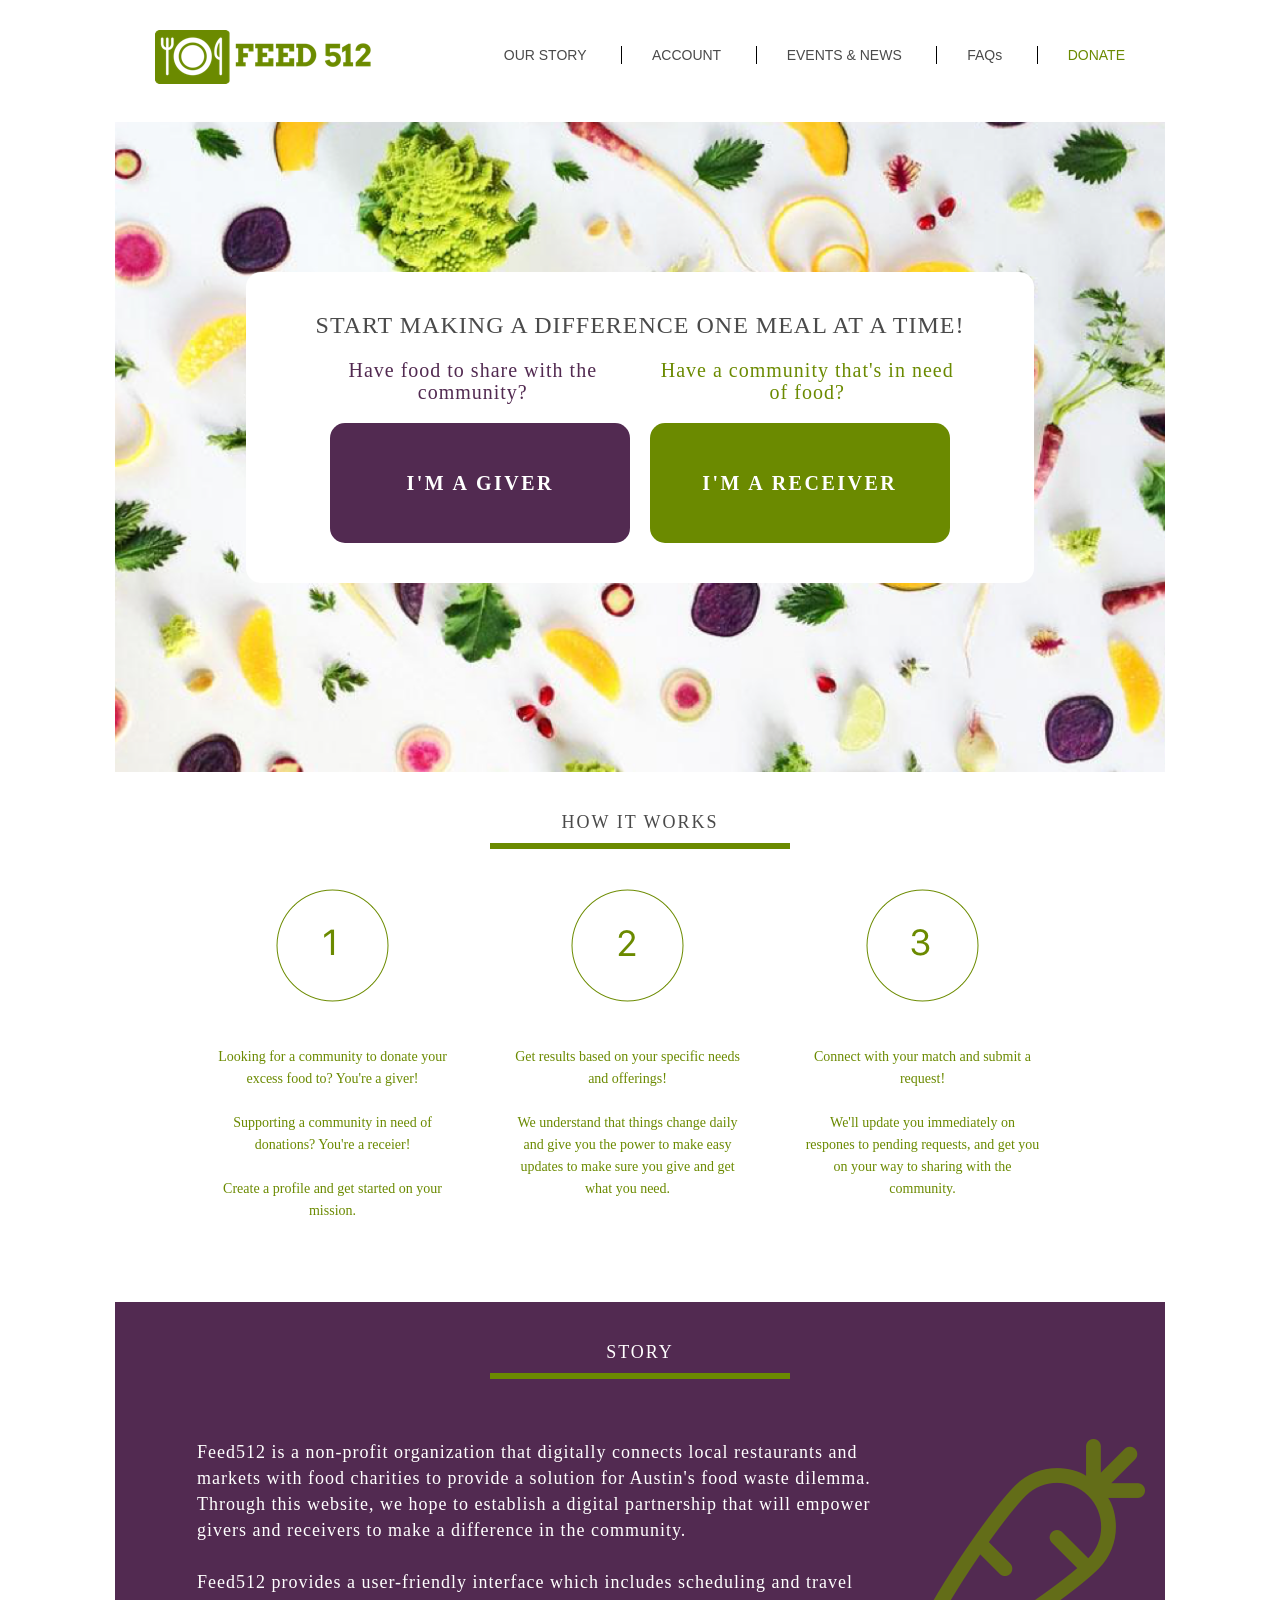
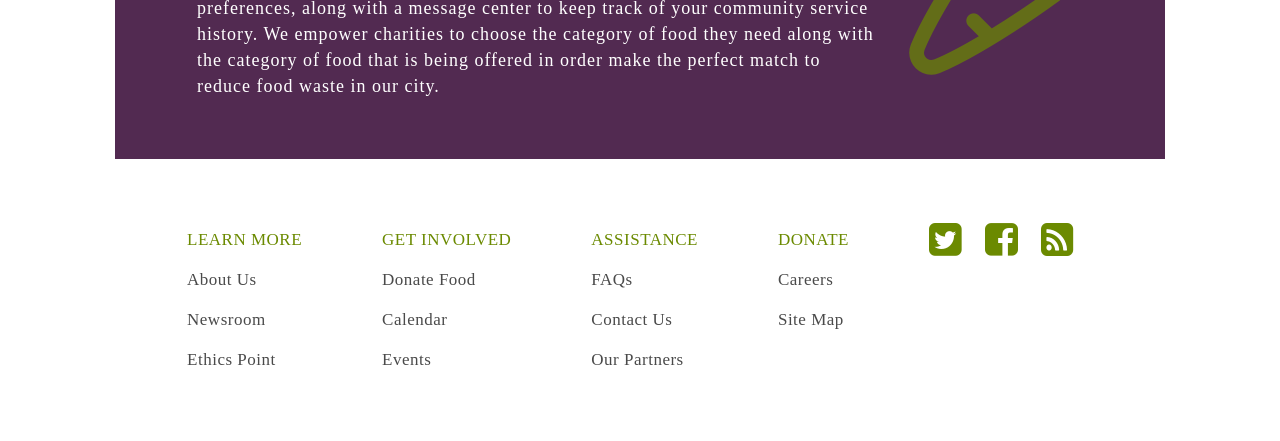
==== commit a37a54a7: "footer styles" ====
--- a/html/index.html
+++ b/html/index.html
@@ -5,7 +5,9 @@
     <meta http-equiv="X-UA-Compatible" content="IE=edge">
     <meta name="viewport" content="width=device-width, initial-scale=1">
     <title>Feed512</title>
+    <link rel="stylesheet" href="http://netdna.bootstrapcdn.com/font-awesome/4.0.3/css/font-awesome.min.css">
     <link rel="stylesheet" type="text/css" href="../css/desktop.css">
+
 
   </head>
   <body>
@@ -96,7 +98,7 @@
         <img src="../images/Carrot.png" id="carrot" alt="Carrot" />
 
 </div>
-      <div class="footer">
+      <footer>
         <ul id="one">
           <li class="list-title"><a href="#">Learn more</a></li>
           <li><a href="#">About Us</a></li>
@@ -124,13 +126,13 @@
           <li><a href="#">Site Map</a></li>
         </ul>
 
-        <ul id="logos">
-          <li id="twitter"><a href="#"><img src="#"></a></li>
-          <li id="facebook"><a href="#"><img src="#"></a></li>
-          <li id="rss"><a href="#"><img src="#"></a></li>
+        <ul id="social">
+          <li id="twitter"><a href="#"><i class="fa fa-twitter-square" aria-hidden="true"></i></a></li>
+          <li id="facebook"><a href="#"><i class="fa fa-facebook-square" aria-hidden="true"></i></a></li>
+          <li id="rss"><a href="#"><i class="fa fa-rss-square" aria-hidden="true"></i></a></li>
         </ul>
 
-      </div>
+      </footer>
 
   </div>
 
--- a/css/desktop.css
+++ b/css/desktop.css
@@ -270,6 +270,49 @@
   display: inline-block;
   margin-top: 60px;
   padding-right: 20px;
-
-
-}
+}
+.fa {
+  color:#6B8A00;
+  font-size: 38px;
+  float: left;
+
+}
+footer {
+  text-align: center;
+  margin: 0 auto;
+  display: inline-block;
+  text-align: left;
+  line-height: 40px;
+  font-family: "San Francisco";
+  font-weight: 200;
+  src: url("https://applesocial.s3.amazonaws.com/assets/styles/fonts/sanfrancisco/sanfranciscodisplay-thin-webfont.woff2");
+  font-size: 17px;
+  letter-spacing: .5px;
+}
+footer ul li {
+  list-style: none;
+
+}
+footer ul li a {
+  text-decoration: none;
+  color: #4A4A4A;
+
+}
+footer ul {
+  float: left;
+  padding:40px;
+
+}
+#social li {
+  display: inline-block;
+  padding: 0px 18px 0px 0px;
+
+
+}
+.list-title a {
+  text-transform: uppercase;
+  color: #6B8A00;
+  font-family: "San Francisco";
+  font-weight: 400;
+  src: url("https://applesocial.s3.amazonaws.com/assets/styles/fonts/sanfrancisco/sanfranciscodisplay-regular-webfont.woff2");
+}
